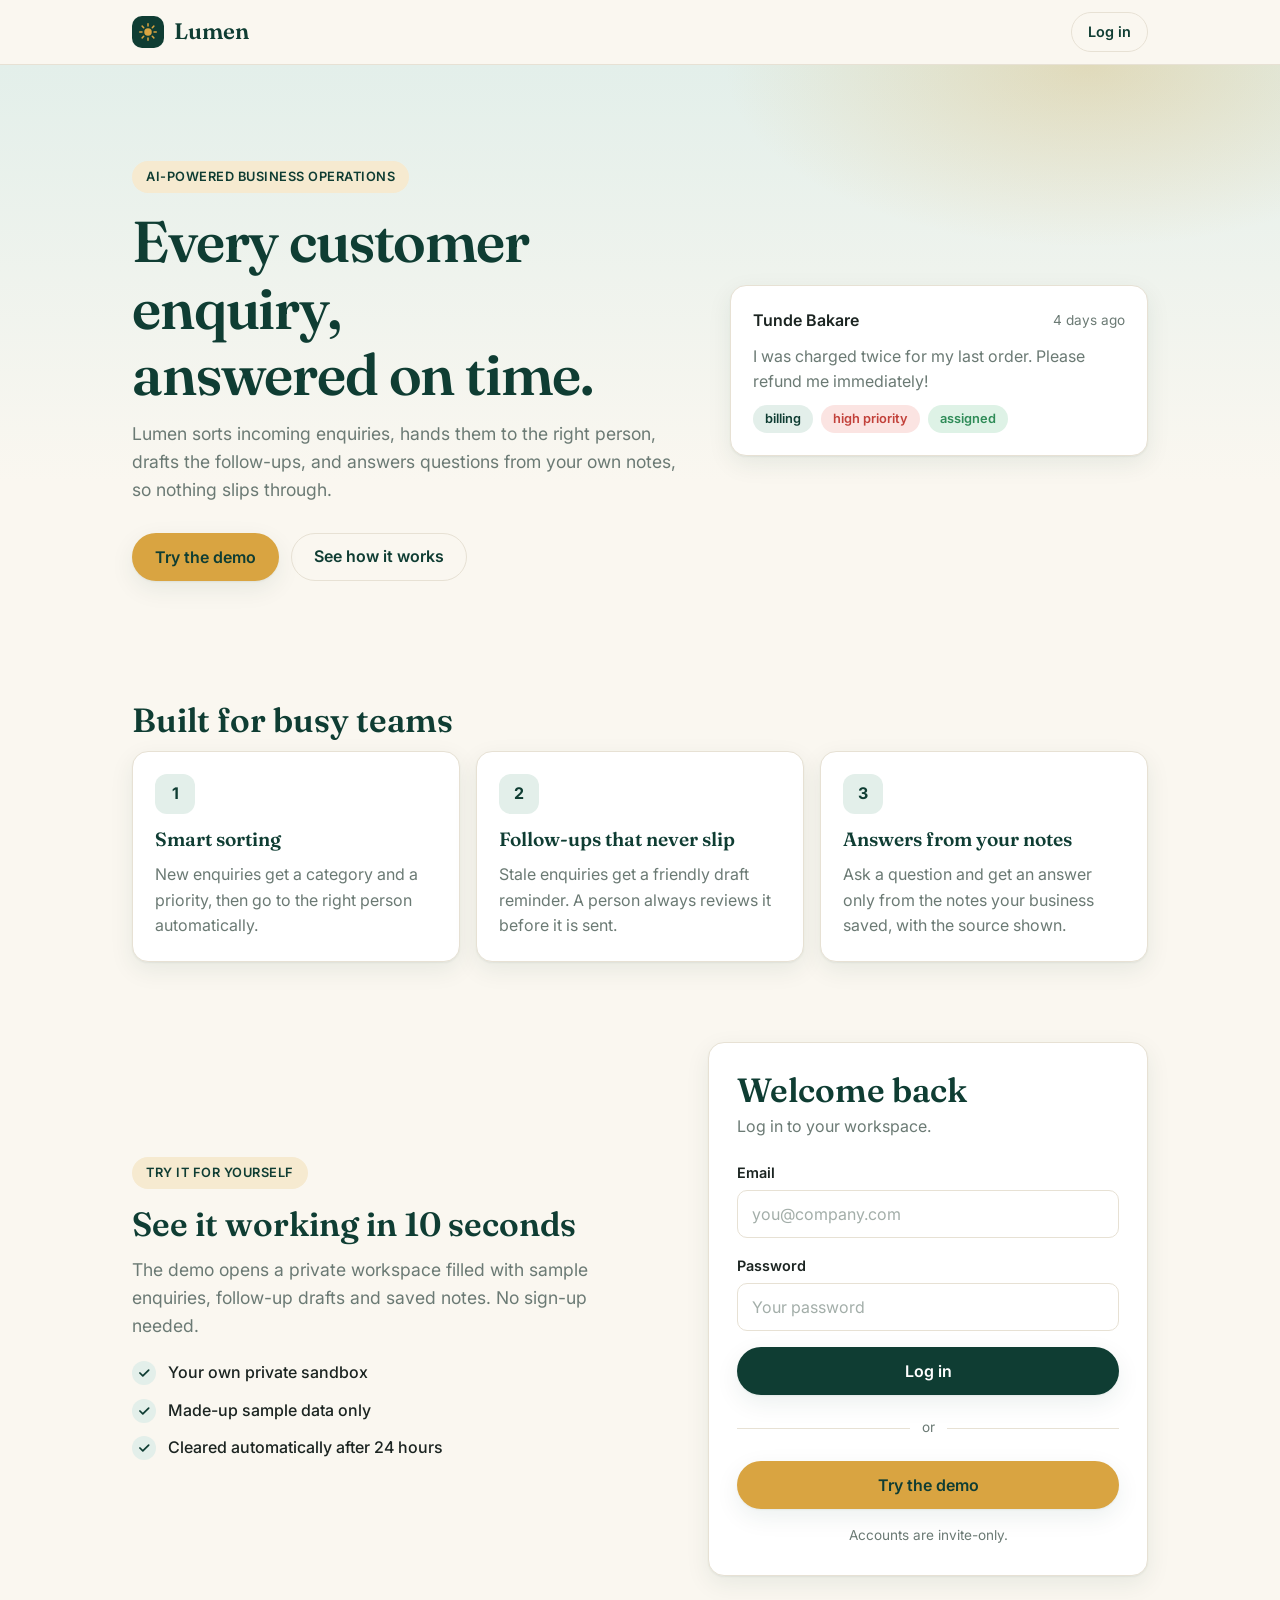
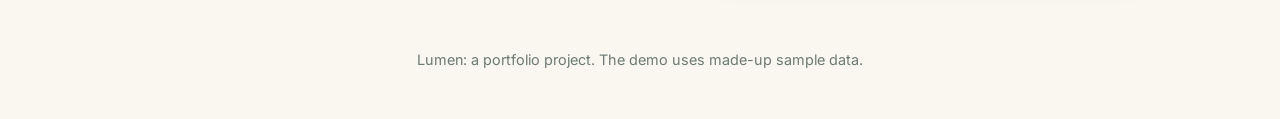
==== web/index.html @ c7d0f1d8 "Add Lumen web frontend: landing page, login and demo start" ====
<!DOCTYPE html>
<html lang="en">
<head>
  <meta charset="utf-8">
  <meta name="viewport" content="width=device-width, initial-scale=1">
  <meta name="theme-color" content="#0f3d33">
  <title>Lumen: customer enquiries, answered on time</title>
  <link rel="preconnect" href="https://fonts.googleapis.com">
  <link rel="preconnect" href="https://fonts.gstatic.com" crossorigin>
  <link href="https://fonts.googleapis.com/css2?family=Fraunces:opsz,wght@9..144,500;9..144,600&family=Inter:wght@400;500;600&display=swap" rel="stylesheet">
  <link rel="stylesheet" href="styles.css">
</head>
<body>
  <header class="topbar">
    <div class="container">
      <a class="brand" href="./">
        <span class="brand-mark">
          <svg width="18" height="18" viewBox="0 0 24 24" fill="none" aria-hidden="true">
            <circle cx="12" cy="12" r="5" fill="#d9a441"></circle>
            <path d="M12 1v3M12 20v3M1 12h3M20 12h3M4.2 4.2l2.1 2.1M17.7 17.7l2.1 2.1M4.2 19.8l2.1-2.1M17.7 6.3l2.1-2.1" stroke="#d9a441" stroke-width="2" stroke-linecap="round"></path>
          </svg>
        </span>
        Lumen
      </a>
      <a class="btn btn-ghost btn-small" id="top-link" href="#login">Log in</a>
    </div>
  </header>

  <main>
    <section class="hero">
      <div class="container">
        <div class="hero-grid">
          <div>
            <span class="eyebrow">AI-powered business operations</span>
            <h1>Every customer enquiry, answered on time.</h1>
            <p class="lead">Lumen sorts incoming enquiries, hands them to the right person, drafts the follow-ups, and answers questions from your own notes, so nothing slips through.</p>
            <div class="hero-actions">
              <button class="btn btn-gold" type="button" data-demo data-target="message">Try the demo</button>
              <a class="btn btn-ghost" href="#features">See how it works</a>
            </div>
            <p id="message" class="notice" role="alert" hidden></p>
          </div>

          <article class="card enquiry hero-card" aria-hidden="true">
            <div class="enquiry-head">
              <span class="enquiry-name">Tunde Bakare</span>
              <span class="enquiry-time">4 days ago</span>
            </div>
            <p>I was charged twice for my last order. Please refund me immediately!</p>
            <div class="badges">
              <span class="badge badge-category">billing</span>
              <span class="badge badge-high">high priority</span>
              <span class="badge badge-done">assigned</span>
            </div>
          </article>
        </div>
      </div>
    </section>

    <section class="section" id="features">
      <div class="container">
        <h2>Built for busy teams</h2>
        <div class="grid grid-3">
          <article class="card">
            <div class="card-icon">1</div>
            <h3>Smart sorting</h3>
            <p>New enquiries get a category and a priority, then go to the right person automatically.</p>
          </article>
          <article class="card">
            <div class="card-icon">2</div>
            <h3>Follow-ups that never slip</h3>
            <p>Stale enquiries get a friendly draft reminder. A person always reviews it before it is sent.</p>
          </article>
          <article class="card">
            <div class="card-icon">3</div>
            <h3>Answers from your notes</h3>
            <p>Ask a question and get an answer only from the notes your business saved, with the source shown.</p>
          </article>
        </div>
      </div>
    </section>

    <section class="section" id="login">
      <div class="container">
        <div class="login-grid">
          <div class="login-intro">
            <span class="eyebrow">Try it for yourself</span>
            <h2>See it working in 10 seconds</h2>
            <p class="lead">The demo opens a private workspace filled with sample enquiries, follow-up drafts and saved notes. No sign-up needed.</p>
            <ul class="checklist">
              <li>Your own private sandbox</li>
              <li>Made-up sample data only</li>
              <li>Cleared automatically after 24 hours</li>
            </ul>
          </div>

          <div class="card login-card">
            <h2>Welcome back</h2>
            <p class="sub">Log in to your workspace.</p>
            <form id="login-form" novalidate>
              <div class="field">
                <label for="email">Email</label>
                <input class="input" id="email" type="email" placeholder="you@company.com" autocomplete="username" inputmode="email">
              </div>
              <div class="field">
                <label for="password">Password</label>
                <input class="input" id="password" type="password" placeholder="Your password" autocomplete="current-password">
              </div>
              <button class="btn btn-primary btn-block" id="login-button" type="submit">Log in</button>
            </form>
            <p id="login-message" class="notice" role="alert" hidden></p>
            <div class="divider"><span>or</span></div>
            <button class="btn btn-gold btn-block" type="button" data-demo data-target="login-message">Try the demo</button>
            <p class="fine">Accounts are invite-only.</p>
          </div>
        </div>
      </div>
    </section>
  </main>

  <footer class="footer">
    <div class="container">Lumen: a portfolio project. The demo uses made-up sample data.</div>
  </footer>

  <script src="api.js"></script>
  <script>
    (function () {
      var heroMessage = document.getElementById("message");
      var cardMessage = document.getElementById("login-message");
      var demoButtons = document.querySelectorAll("[data-demo]");
      var form = document.getElementById("login-form");
      var loginButton = document.getElementById("login-button");
      var topLink = document.getElementById("top-link");

      if (Lumen.getToken()) {
        topLink.textContent = "Open app";
        topLink.href = "app.html";
      }

      function show(target, text) {
        target.textContent = text;
        target.hidden = !text;
      }

      function clearMessages() {
        show(heroMessage, "");
        show(cardMessage, "");
      }

      function setBusy(busy) {
        demoButtons.forEach(function (button) { button.disabled = busy; });
        loginButton.disabled = busy;
      }

      demoButtons.forEach(function (button) {
        var original = button.textContent;
        var target = document.getElementById(button.getAttribute("data-target"));

        button.addEventListener("click", async function () {
          clearMessages();
          setBusy(true);
          button.textContent = "Preparing your demo...";
          try {
            await Lumen.startDemo();
            window.location.href = "app.html";
          } catch (error) {
            show(target, error.message);
            setBusy(false);
            button.textContent = original;
          }
        });
      });

      form.addEventListener("submit", async function (event) {
        event.preventDefault();
        clearMessages();

        var email = document.getElementById("email").value.trim();
        var password = document.getElementById("password").value;
        if (!email || !password) {
          show(cardMessage, "Please enter your email and password.");
          return;
        }

        setBusy(true);
        loginButton.textContent = "Logging in...";
        try {
          await Lumen.login(email, password);
          window.location.href = "app.html";
        } catch (error) {
          show(cardMessage, error.message);
          setBusy(false);
          loginButton.textContent = "Log in";
        }
      });
    })();
  </script>
</body>
</html>
<!-- End of file -->
---- web/styles.css ----
/* Lumen design system: colors, type and spacing live in the variables below. */
:root {
  --green-900: #0f3d33;
  --green-700: #1b5e4f;
  --green-100: #e3efea;
  --gold: #d9a441;
  --gold-soft: #f6ead0;
  --cream: #faf7f0;
  --surface: #ffffff;
  --ink: #1b2421;
  --muted: #6b7a74;
  --line: #e7e1d4;
  --success: #2e8b57;
  --warning: #c98a00;
  --danger: #c2413a;

  --font-body: "Inter", system-ui, -apple-system, "Segoe UI", Roboto, sans-serif;
  --font-heading: "Fraunces", Georgia, "Times New Roman", serif;

  --radius: 16px;
  --radius-sm: 10px;
  --shadow: 0 1px 2px rgba(15, 61, 51, 0.06), 0 8px 24px rgba(15, 61, 51, 0.08);
}

* {
  box-sizing: border-box;
}

[hidden] {
  display: none !important;
}

html {
  -webkit-text-size-adjust: 100%;
}

body {
  margin: 0;
  background: var(--cream);
  color: var(--ink);
  font-family: var(--font-body);
  font-size: 16px;
  line-height: 1.6;
}

h1,
h2,
h3 {
  font-family: var(--font-heading);
  font-weight: 600;
  line-height: 1.15;
  color: var(--green-900);
  margin: 0 0 12px;
  text-wrap: balance;
}

h1 {
  font-size: clamp(2.1rem, 7vw, 3.6rem);
  letter-spacing: -0.02em;
}

h2 {
  font-size: clamp(1.5rem, 4.5vw, 2.1rem);
}

h3 {
  font-size: 1.2rem;
}

p {
  margin: 0 0 16px;
}

a:focus-visible,
button:focus-visible,
.input:focus-visible {
  outline: 3px solid rgba(217, 164, 65, 0.6);
  outline-offset: 2px;
}

.container {
  width: 100%;
  max-width: 1080px;
  margin: 0 auto;
  padding: 0 20px;
}

/* Top bar */
.topbar {
  position: sticky;
  top: 0;
  z-index: 10;
  background: rgba(250, 247, 240, 0.92);
  backdrop-filter: blur(8px);
  border-bottom: 1px solid var(--line);
}

.topbar .container {
  display: flex;
  align-items: center;
  justify-content: space-between;
  min-height: 64px;
}

.brand {
  display: flex;
  align-items: center;
  gap: 10px;
  font-family: var(--font-heading);
  font-size: 1.4rem;
  font-weight: 600;
  color: var(--green-900);
  text-decoration: none;
}

.brand-mark {
  width: 32px;
  height: 32px;
  border-radius: 10px;
  background: var(--green-900);
  display: grid;
  place-items: center;
}

/* Buttons: big enough to tap comfortably on a phone */
.btn {
  display: inline-flex;
  align-items: center;
  justify-content: center;
  gap: 8px;
  min-height: 48px;
  padding: 0 22px;
  border: 1px solid transparent;
  border-radius: 999px;
  font-family: var(--font-body);
  font-size: 1rem;
  font-weight: 600;
  text-decoration: none;
  cursor: pointer;
  transition: transform 0.15s ease, box-shadow 0.15s ease, background 0.15s ease;
}

.btn:hover {
  transform: translateY(-1px);
}

.btn:disabled {
  opacity: 0.6;
  cursor: not-allowed;
  transform: none;
}

.btn-primary {
  background: var(--green-900);
  color: #fff;
  box-shadow: var(--shadow);
}

.btn-primary:hover {
  background: var(--green-700);
}

.btn-gold {
  background: var(--gold);
  color: var(--green-900);
  box-shadow: var(--shadow);
}

.btn-ghost {
  background: transparent;
  color: var(--green-900);
  border-color: var(--line);
}

.btn-small {
  min-height: 40px;
  padding: 0 16px;
  font-size: 0.9rem;
}

.btn-block {
  width: 100%;
}

/* Hero */
.hero {
  position: relative;
  overflow: hidden;
  padding: 56px 0 48px;
  background:
    radial-gradient(520px 260px at 85% 0%, rgba(217, 164, 65, 0.28), transparent 70%),
    linear-gradient(180deg, var(--green-100), var(--cream) 70%);
}

.hero-grid {
  display: grid;
  gap: 32px;
  align-items: center;
}

.hero-card {
  display: none;
}

.eyebrow {
  display: inline-block;
  margin-bottom: 16px;
  padding: 6px 14px;
  border-radius: 999px;
  background: var(--gold-soft);
  color: var(--green-900);
  font-size: 0.8rem;
  font-weight: 600;
  letter-spacing: 0.04em;
  text-transform: uppercase;
}

.lead {
  max-width: 560px;
  font-size: 1.1rem;
  color: var(--muted);
}

.hero-actions {
  display: flex;
  flex-wrap: wrap;
  gap: 12px;
  margin-top: 28px;
}

/* Sections and cards */
.section {
  padding: 40px 0;
}

.grid {
  display: grid;
  gap: 16px;
  grid-template-columns: 1fr;
}

.card {
  background: var(--surface);
  border: 1px solid var(--line);
  border-radius: var(--radius);
  padding: 22px;
  box-shadow: var(--shadow);
}

.card-icon {
  width: 40px;
  height: 40px;
  margin-bottom: 14px;
  border-radius: 12px;
  background: var(--green-100);
  color: var(--green-900);
  display: grid;
  place-items: center;
  font-weight: 700;
}

.card p {
  margin: 0;
  color: var(--muted);
}

/* Enquiry card */
.enquiry {
  display: grid;
  gap: 10px;
}

.enquiry-head {
  display: flex;
  align-items: center;
  justify-content: space-between;
  gap: 12px;
}

.enquiry-name {
  font-weight: 600;
}

.enquiry-time {
  color: var(--muted);
  font-size: 0.85rem;
}

.badges {
  display: flex;
  flex-wrap: wrap;
  gap: 8px;
}

.badge {
  display: inline-block;
  padding: 4px 12px;
  border-radius: 999px;
  font-size: 0.8rem;
  font-weight: 600;
}

.badge-category {
  background: var(--green-100);
  color: var(--green-900);
}

.badge-high {
  background: #fbe4e2;
  color: var(--danger);
}

.badge-medium {
  background: #fbefd2;
  color: var(--warning);
}

.badge-done {
  background: #def2e6;
  color: var(--success);
}

/* Login section */
.login-grid {
  display: grid;
  gap: 32px;
  align-items: center;
}

.checklist {
  list-style: none;
  margin: 20px 0 0;
  padding: 0;
  display: grid;
  gap: 12px;
}

.checklist li {
  display: flex;
  align-items: center;
  gap: 12px;
  font-weight: 500;
}

.checklist li::before {
  content: "";
  flex: none;
  width: 24px;
  height: 24px;
  border-radius: 50%;
  background: var(--green-100) url("data:image/svg+xml,%3Csvg xmlns='http://www.w3.org/2000/svg' viewBox='0 0 24 24' fill='none' stroke='%230f3d33' stroke-width='3' stroke-linecap='round' stroke-linejoin='round'%3E%3Cpath d='M5 12l5 5L20 7'/%3E%3C/svg%3E") center / 14px no-repeat;
}

.login-card {
  width: 100%;
  max-width: 440px;
  margin: 0 auto;
  padding: 28px;
}

.login-card h2 {
  margin-bottom: 4px;
}

.login-card .sub {
  margin-bottom: 22px;
  color: var(--muted);
}

.field {
  display: grid;
  gap: 6px;
  margin-bottom: 16px;
}

.field label {
  font-weight: 600;
  font-size: 0.9rem;
}

.input {
  width: 100%;
  min-height: 48px;
  padding: 0 14px;
  border: 1px solid var(--line);
  border-radius: var(--radius-sm);
  background: #fff;
  color: var(--ink);
  font-family: var(--font-body);
  font-size: 1rem;
}

.input::placeholder {
  color: #a3aea9;
}

.input:focus {
  border-color: var(--gold);
}

.divider {
  display: flex;
  align-items: center;
  gap: 12px;
  margin: 22px 0;
  color: var(--muted);
  font-size: 0.85rem;
}

.divider::before,
.divider::after {
  content: "";
  flex: 1;
  height: 1px;
  background: var(--line);
}

.login-card .fine {
  margin: 16px 0 0;
  text-align: center;
  color: var(--muted);
  font-size: 0.85rem;
}

/* Notices */
.notice {
  margin: 16px 0 0;
  padding: 12px 16px;
  border-radius: var(--radius-sm);
  background: #fbe4e2;
  color: var(--danger);
  font-weight: 500;
}

.notice-gold {
  background: var(--gold-soft);
  color: var(--green-900);
}

/* Stats and usage meter */
.stat-label {
  color: var(--muted);
  font-size: 0.8rem;
  font-weight: 600;
  letter-spacing: 0.04em;
  text-transform: uppercase;
}

.stat-value {
  margin: 4px 0 12px;
  font-family: var(--font-heading);
  font-size: 2.2rem;
  line-height: 1.1;
  color: var(--green-900);
}

.meter {
  height: 10px;
  border-radius: 999px;
  background: var(--green-100);
  overflow: hidden;
}

.meter-fill {
  width: 0;
  height: 100%;
  border-radius: 999px;
  background: var(--gold);
  transition: width 0.4s ease;
}

.footer {
  padding: 32px 0 48px;
  color: var(--muted);
  font-size: 0.9rem;
  text-align: center;
}

/* Larger screens */
@media (min-width: 768px) {
  .container {
    padding: 0 32px;
  }

  .hero {
    padding: 96px 0 80px;
  }

  .hero-grid {
    grid-template-columns: 1.15fr 0.85fr;
  }

  .hero-card {
    display: grid;
  }

  .grid-3 {
    grid-template-columns: repeat(3, 1fr);
  }

  .grid-2 {
    grid-template-columns: repeat(2, 1fr);
  }

  .login-grid {
    grid-template-columns: 1fr 440px;
    gap: 64px;
  }

  .login-card {
    margin: 0 0 0 auto;
  }
}

@media (prefers-reduced-motion: reduce) {
  * {
    transition: none !important;
  }
}

/* End of file */
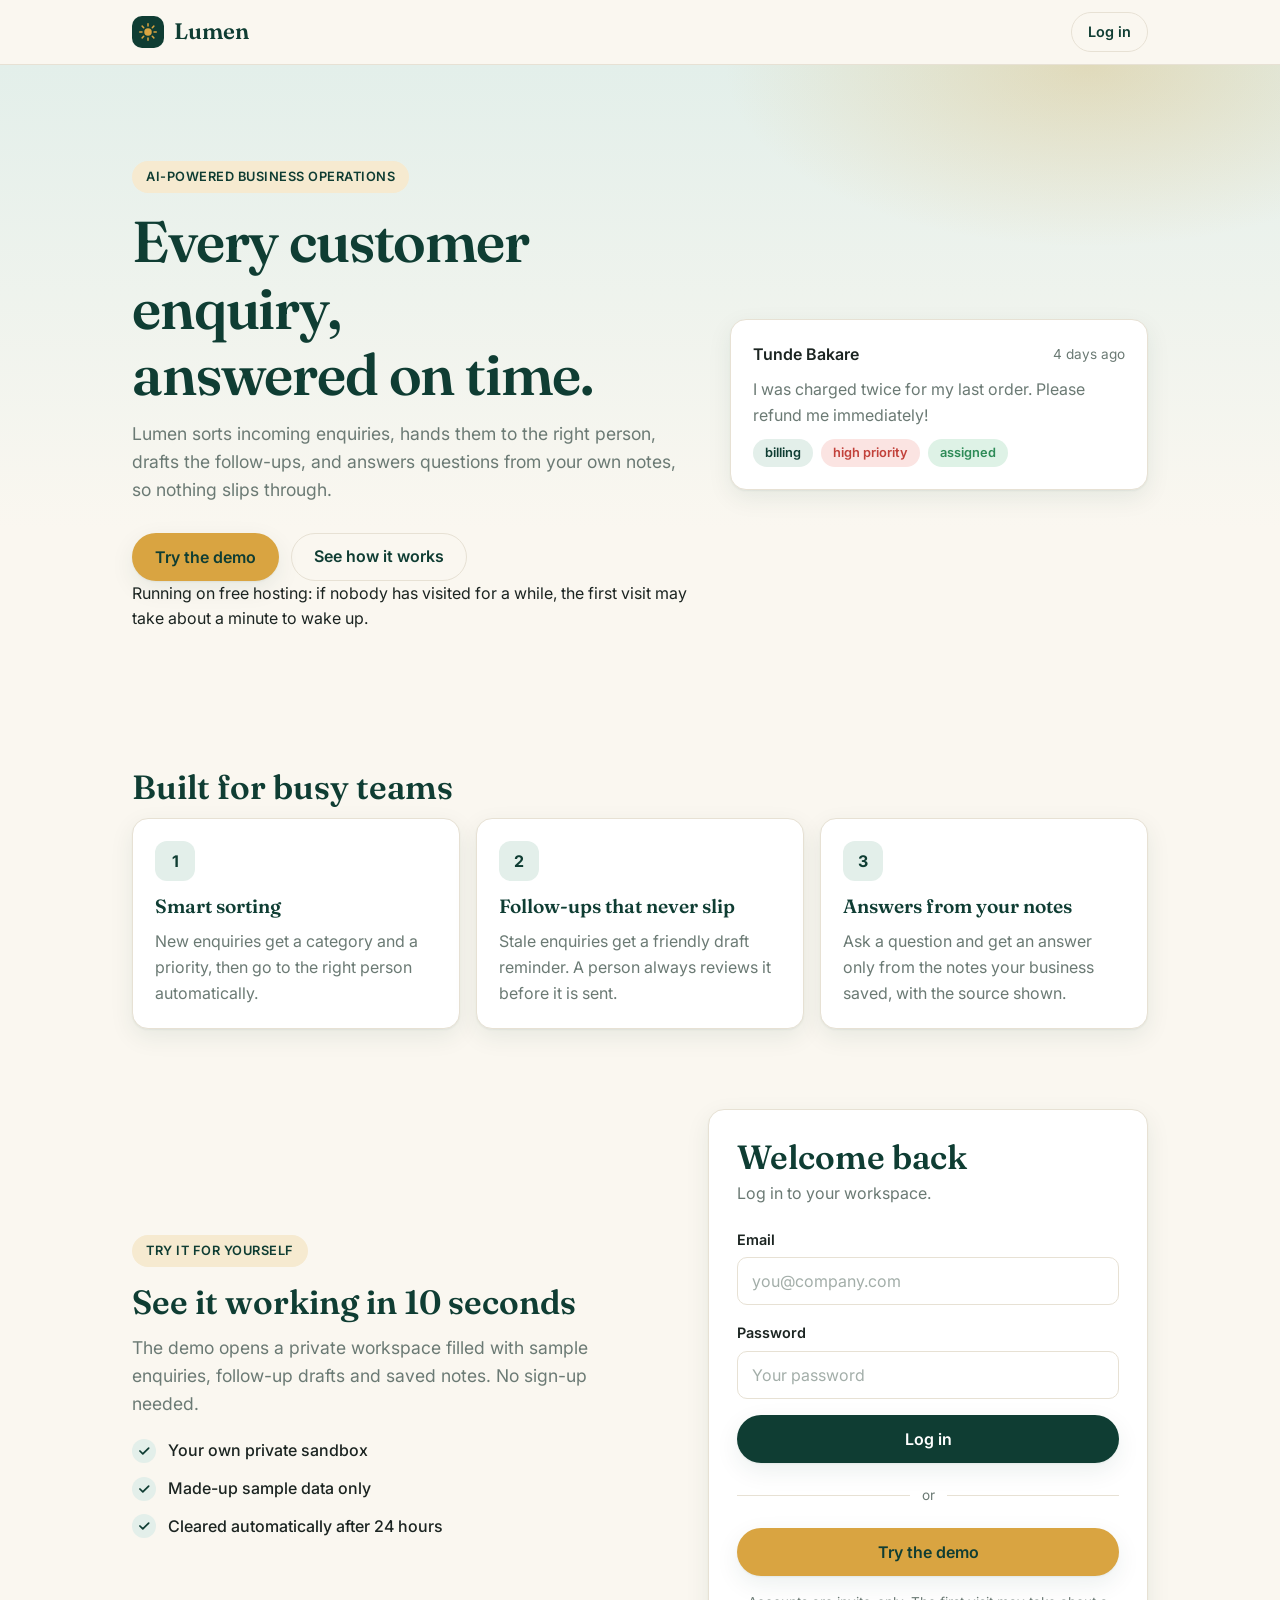
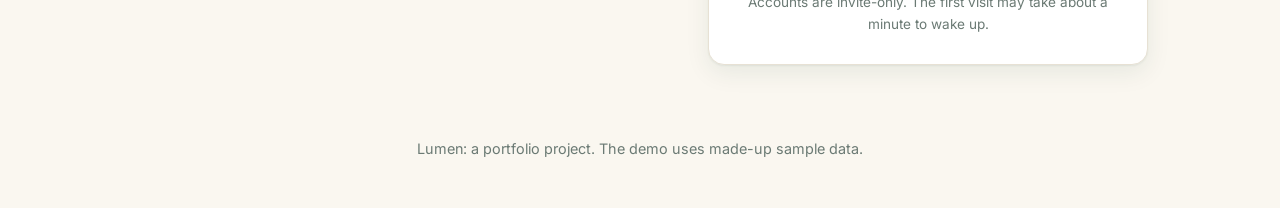
==== commit 17fe283f: "Tell visitors the first visit may take about a minute" ====
--- a/web/index.html
+++ b/web/index.html
@@ -38,6 +38,7 @@
               <button class="btn btn-gold" type="button" data-demo data-target="message">Try the demo</button>
               <a class="btn btn-ghost" href="#features">See how it works</a>
             </div>
+            <p class="fine">Running on free hosting: if nobody has visited for a while, the first visit may take about a minute to wake up.</p>
             <p id="message" class="notice" role="alert" hidden></p>
           </div>
 
@@ -111,7 +112,7 @@
             <p id="login-message" class="notice" role="alert" hidden></p>
             <div class="divider"><span>or</span></div>
             <button class="btn btn-gold btn-block" type="button" data-demo data-target="login-message">Try the demo</button>
-            <p class="fine">Accounts are invite-only.</p>
+            <p class="fine">Accounts are invite-only. The first visit may take about a minute to wake up.</p>
           </div>
         </div>
       </div>
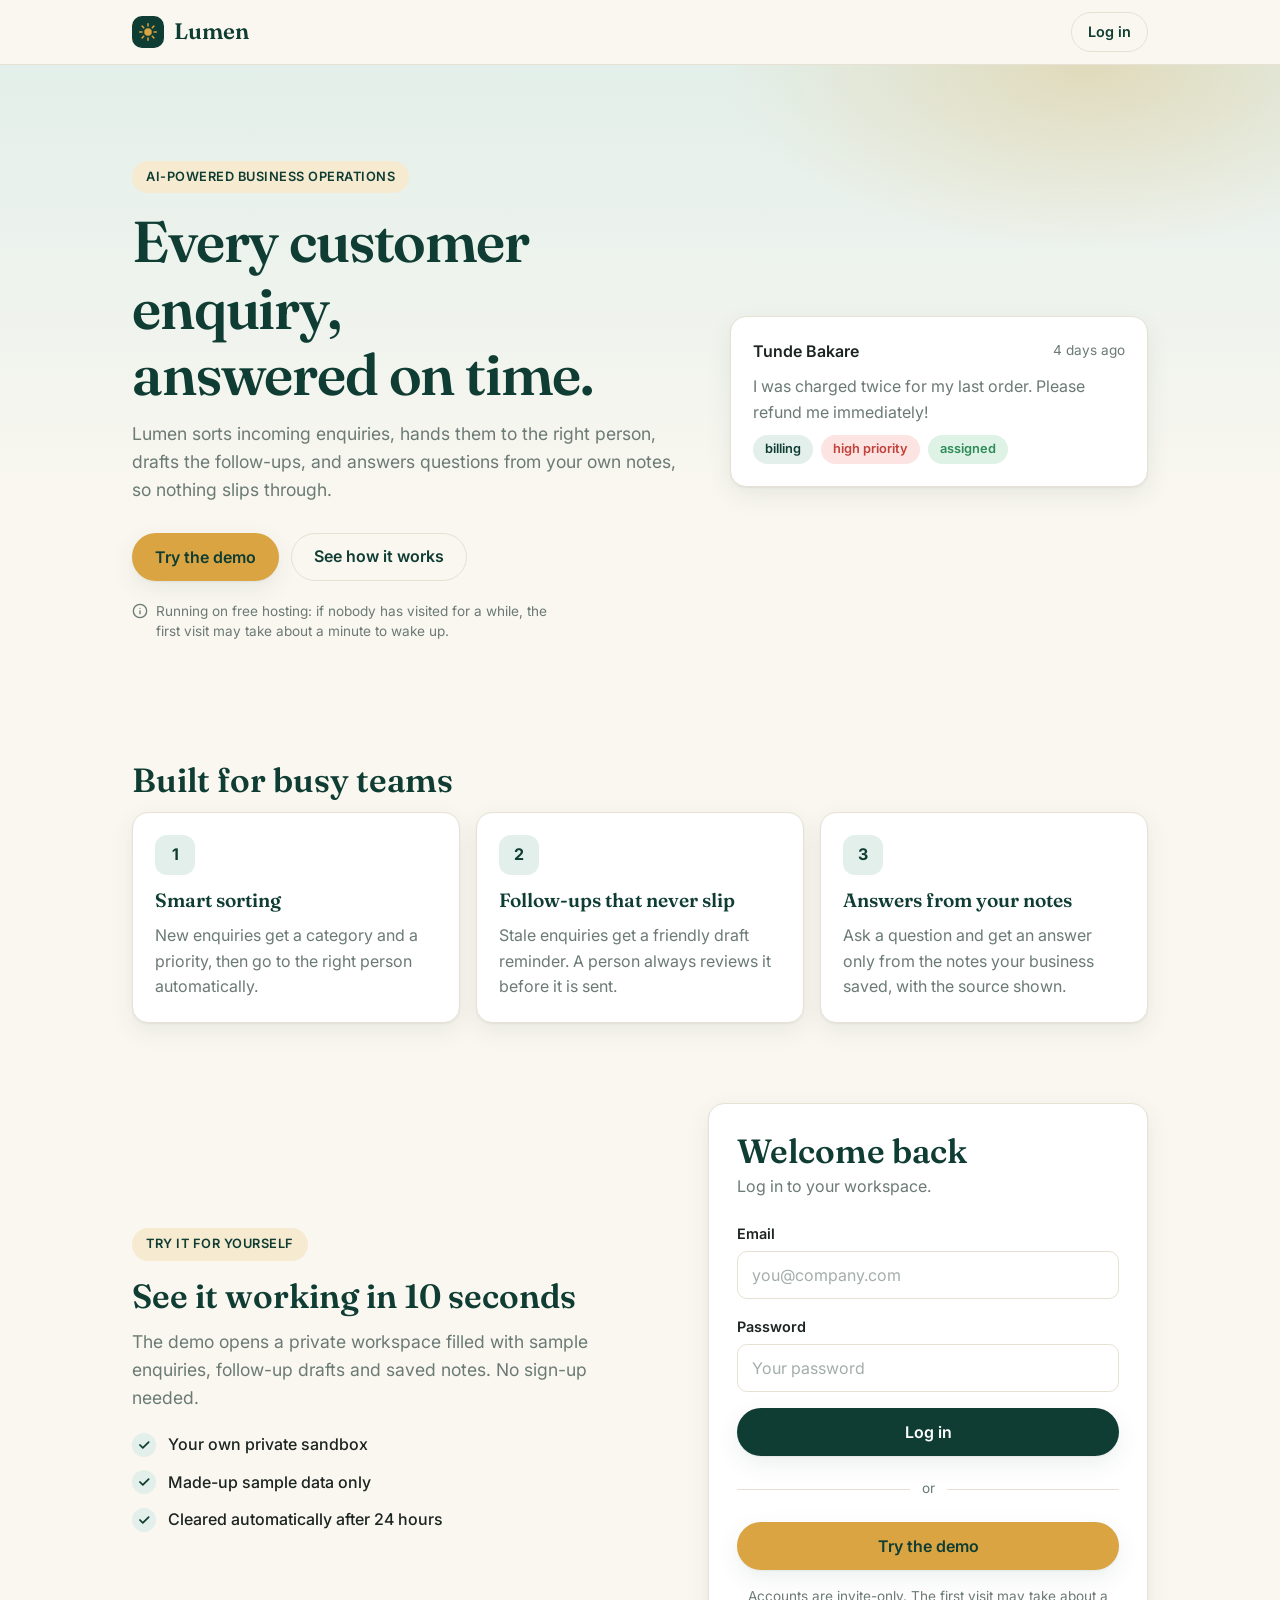
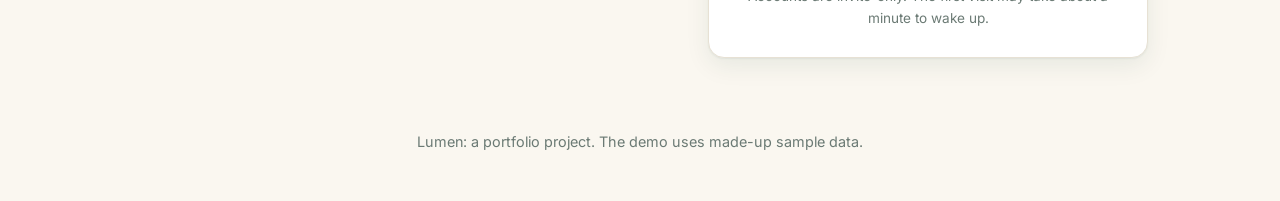
==== commit dbd81b3e: "Style the free-hosting note under the hero buttons" ====
--- a/web/index.html
+++ b/web/index.html
@@ -38,7 +38,7 @@
               <button class="btn btn-gold" type="button" data-demo data-target="message">Try the demo</button>
               <a class="btn btn-ghost" href="#features">See how it works</a>
             </div>
-            <p class="fine">Running on free hosting: if nobody has visited for a while, the first visit may take about a minute to wake up.</p>
+            <p class="hero-note">Running on free hosting: if nobody has visited for a while, the first visit may take about a minute to wake up.</p>
             <p id="message" class="notice" role="alert" hidden></p>
           </div>
 
--- a/web/styles.css
+++ b/web/styles.css
@@ -228,6 +228,27 @@
   margin-top: 28px;
 }
 
+/* Small heads-up under the hero buttons */
+.hero-note {
+  display: flex;
+  align-items: flex-start;
+  gap: 8px;
+  max-width: 440px;
+  margin: 20px 0 0;
+  color: var(--muted);
+  font-size: 0.85rem;
+  line-height: 1.5;
+}
+
+.hero-note::before {
+  content: "";
+  flex: none;
+  width: 16px;
+  height: 16px;
+  margin-top: 2px;
+  background: url("data:image/svg+xml,%3Csvg xmlns='http://www.w3.org/2000/svg' viewBox='0 0 24 24' fill='none' stroke='%236b7a74' stroke-width='2' stroke-linecap='round' stroke-linejoin='round'%3E%3Ccircle cx='12' cy='12' r='10'/%3E%3Cpath d='M12 16v-4M12 8h.01'/%3E%3C/svg%3E") center / contain no-repeat;
+}
+
 /* Sections and cards */
 .section {
   padding: 40px 0;
